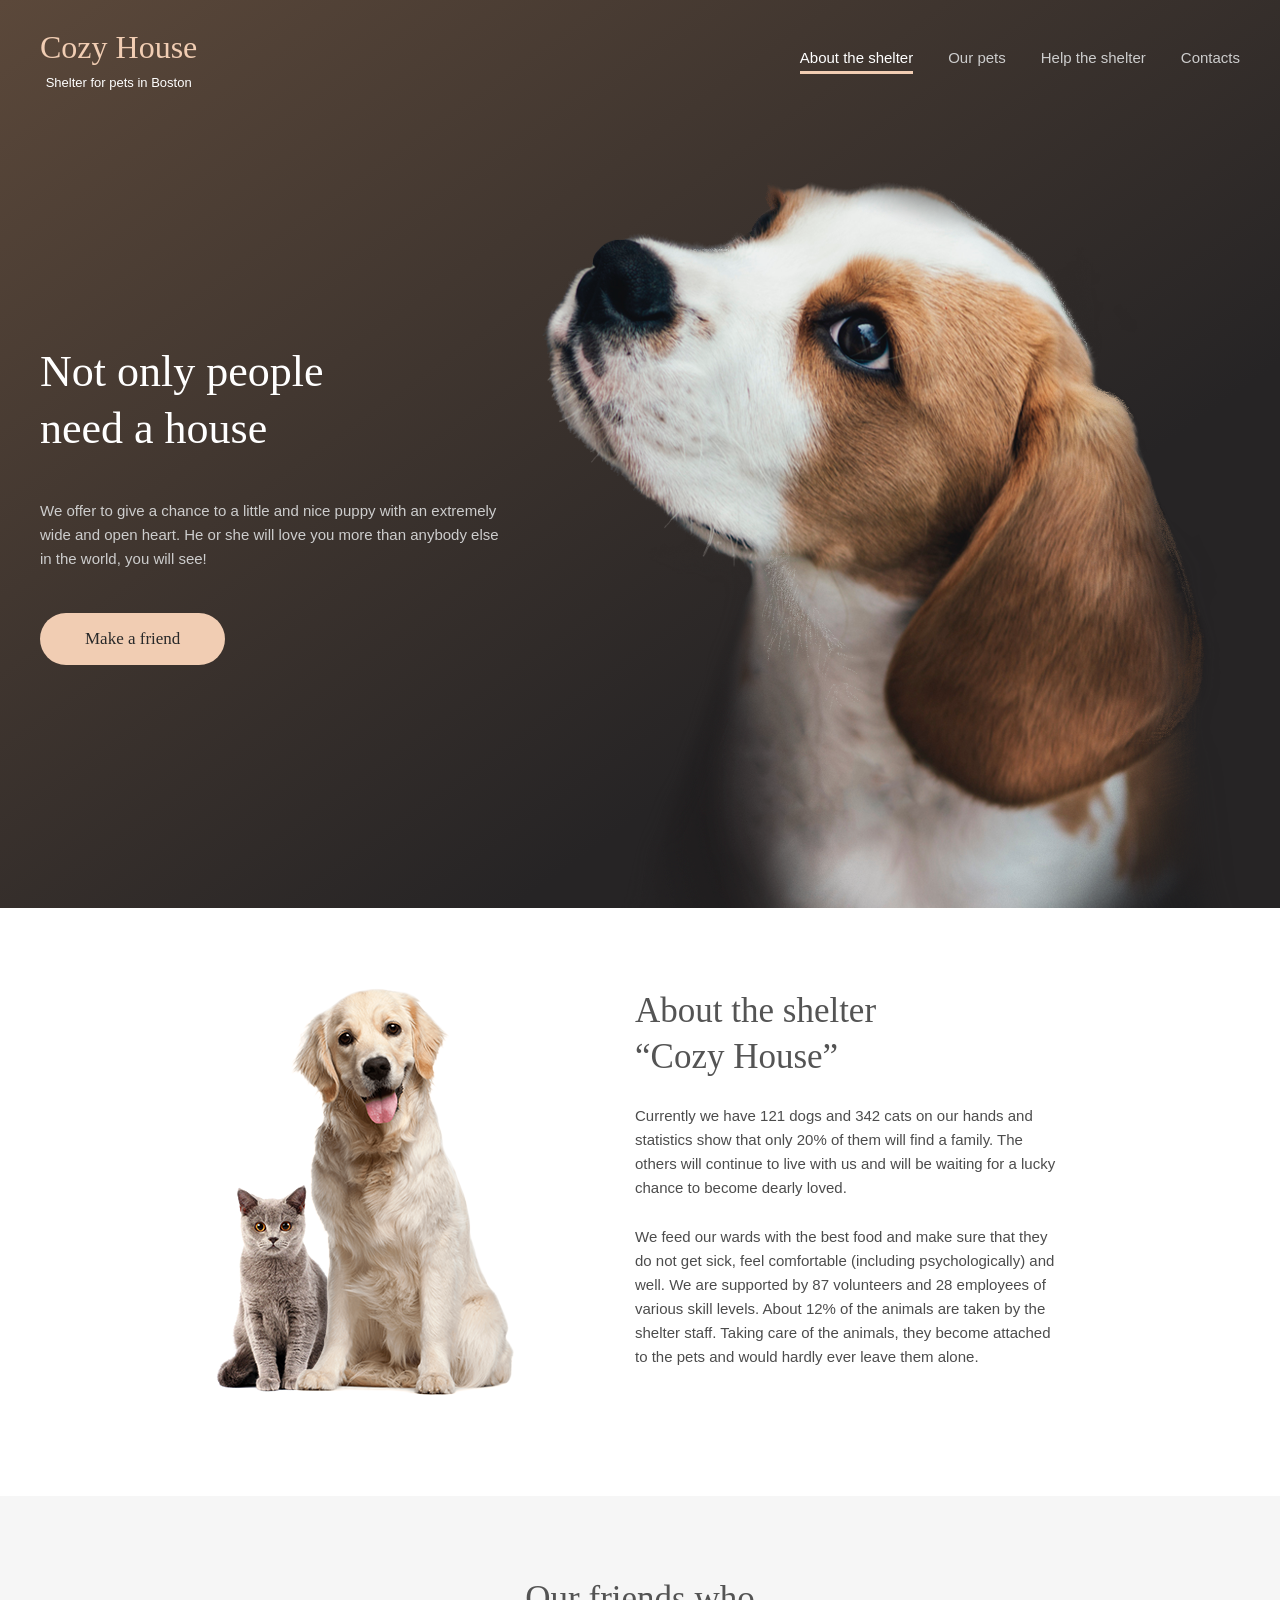
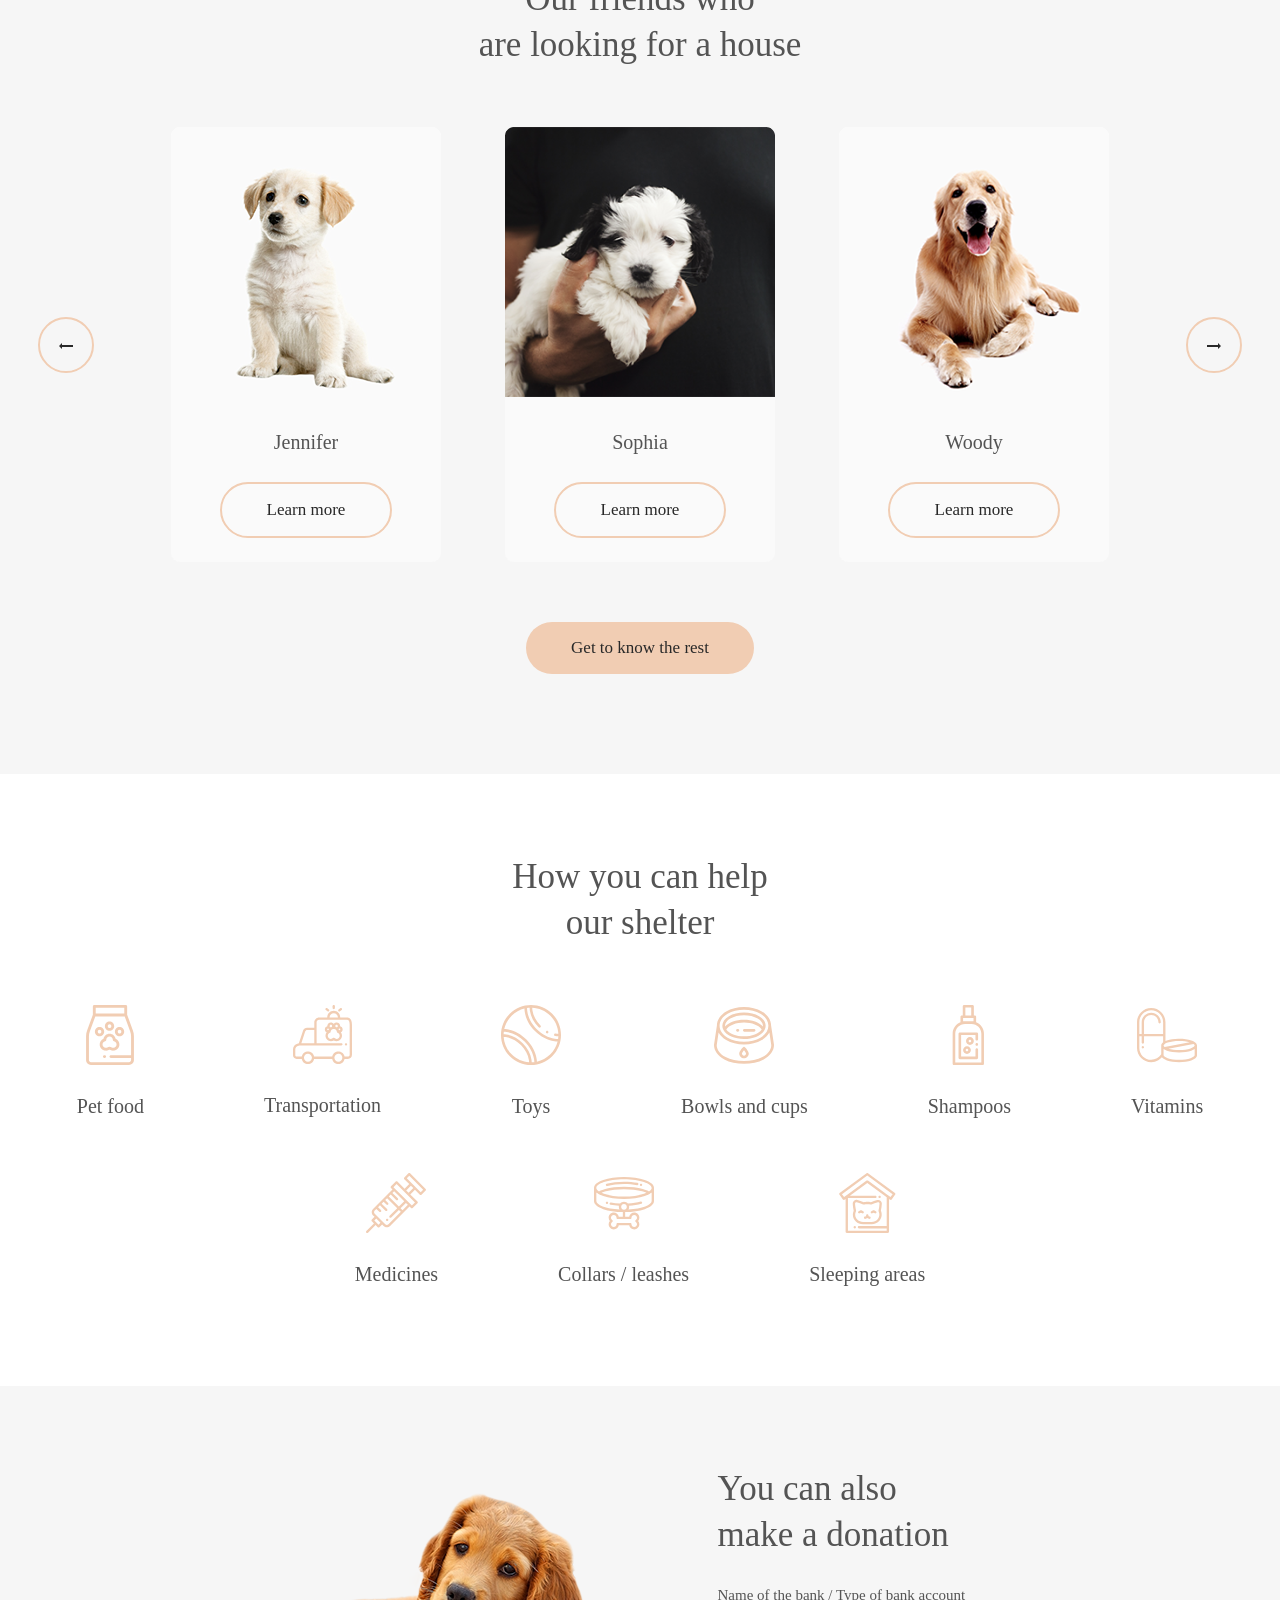
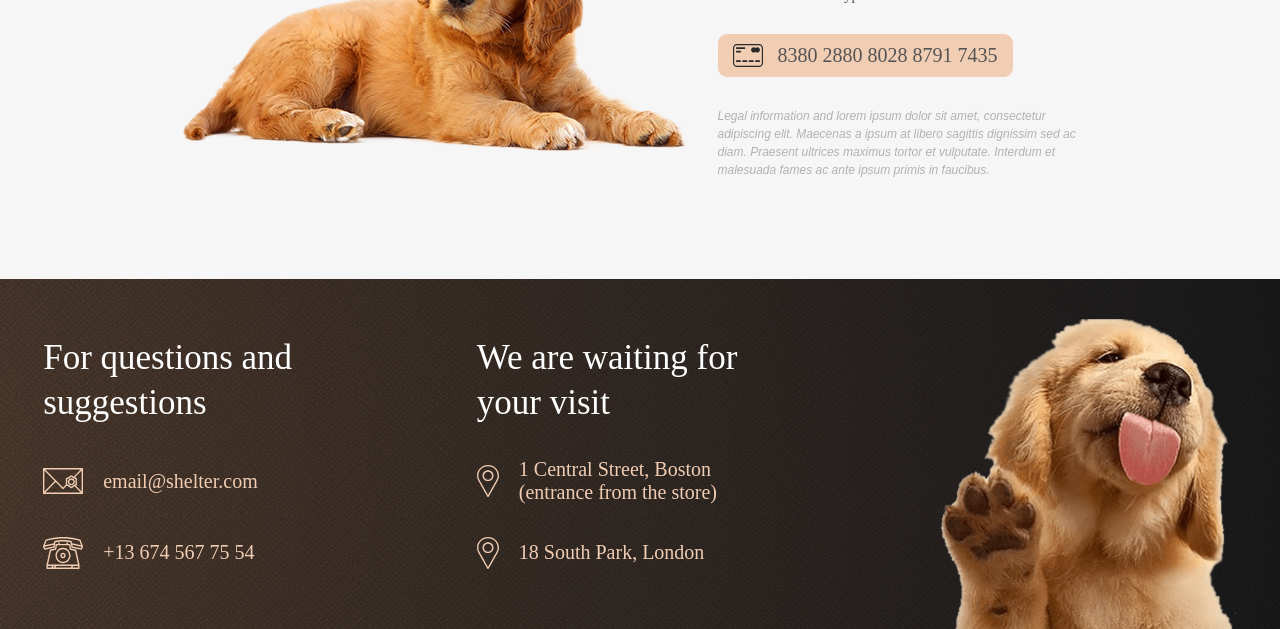
==== src/pages/main/index.html @ e9aea966 "chore: project file structure (pages, components, assets, utils)" ====
<!doctype html>
<html lang="en">
  <head>
    <meta charset="UTF-8" />
    <meta name="viewport" content="width=device-width, initial-scale=1.0" />
    <title>Vite App</title>
    <link rel="stylesheet" href="style.css" />
    <link rel="stylesheet" href="../../components/pet-card/style.css" />
  </head>
  <body>
    <section id="hero" class="main-page__hero">
      <header class="main-page__hero-header">
        <strong class="main-page__hero-header-logo">
          <p class="logo-title main-page__hero-header-logo-title">Cozy House</p>
          <span class="logo-subtitle main-page__hero-header-logo-subtitle"
            >Shelter for pets in Boston</span
          >
        </strong>

        <nav class="main-page__hero-nav">
          <a class="p-l main-page__hero-nav-link-selected" href="/index.html"
            >About the shelter</a
          >
          <a class="p-l main-page__hero-nav-link" href="../pets/index.html"
            >Our pets</a
          >
          <a class="p-l main-page__hero-nav-link">Help the shelter</a>
          <a class="p-l main-page__hero-nav-link">Contacts</a>
        </nav>
        <button
          class="main-page__hero-nav-toggle"
          popovertarget="nav-panel-popover"
        >
          <svg
            width="30"
            height="22"
            viewBox="0 0 30 22"
            fill="none"
            xmlns="http://www.w3.org/2000/svg"
          >
            <line y1="21" x2="30" y2="21" stroke="#F1CDB3" stroke-width="2" />
            <line y1="11" x2="30" y2="11" stroke="#F1CDB3" stroke-width="2" />
            <line y1="1" x2="30" y2="1" stroke="#F1CDB3" stroke-width="2" />
          </svg>
        </button>
      </header>
      <div class="main-page__hero-start">
        <div class="main-page__hero-content">
          <h2 class="h2 main-page__hero-content-greeting">
            Not only people need a house
          </h2>
          <p class="p-l main-page__hero-content-description">
            We offer to give a chance to a little and nice puppy with an
            extremely wide and open heart. He or she will love you more than
            anybody else in the world, you will see!
          </p>
          <button class="button button-primary button-large">
            <a href="#pets">Make a friend</a>
          </button>
        </div>
        <img
          src="../../assets/images/start-screen-puppy.png"
          alt="Puppy start screen"
        />
      </div>
    </section>

    <div id="nav-panel-popover" popover class="popover">
      <header class="popover__header">
        <button class="popover__close-button" popovertarget="nav-panel-popover">
          <svg
            width="30"
            height="30"
            viewBox="0 0 30 30"
            fill="none"
            xmlns="http://www.w3.org/2000/svg"
          >
            <line x1="24" y1="30" x2="24" stroke="#F1CDB3" stroke-width="2" />
            <line x1="14" y1="30" x2="14" stroke="#F1CDB3" stroke-width="2" />
            <line x1="4" y1="30" x2="4" stroke="#F1CDB3" stroke-width="2" />
          </svg>
        </button>
      </header>
      <nav class="popover__nav">
        <a
          class="p-mobile-menu popover__nav-link popover__nav-link-selected"
          href="/index.html"
          >About the shelter</a
        >
        <a class="p-mobile-menu popover__nav-link" href="/our-pets.html"
          >Our pets</a
        >
        <a class="p-mobile-menu popover__nav-link">Help the shelter</a>
        <a class="p-mobile-menu popover__nav-link">Contacts</a>
      </nav>
    </div>

    <main id="main-page">
      <section id="about" class="main-page__about">
        <img
          class="main-page__about-image"
          loading="lazy"
          src="../../assets/images/about-pets.png"
          alt="about pets image"
        />
        <div class="main-page__about-content">
          <h3 class="h3 main-page__about-content-header">
            About the shelter<br />“Cozy House”
          </h3>
          <p class="p-l main-page__about-content-text">
            Currently we have 121 dogs and 342 cats on our hands and statistics
            show that only 20% of them will find a family. The others will
            continue to live with us and will be waiting for a lucky chance to
            become dearly loved.
          </p>
          <p class="p-l main-page__about-content-text">
            We feed our wards with the best food and make sure that they do not
            get sick, feel comfortable (including psychologically) and well. We
            are supported by 87 volunteers and 28 employees of various skill
            levels. About 12% of the animals are taken by the shelter staff.
            Taking care of the animals, they become attached to the pets and
            would hardly ever leave them alone.
          </p>
        </div>
      </section>
      <section id="pets" class="main-page__pets">
        <h3 class="h3 main-page__pets-header">
          Our friends who<br />
          are looking for a house
        </h3>
        <div class="main-page__pets-slider-container">
          <button
            class="button button-secondary button-short main-page__pets-slider-button"
          >
            <svg
              width="14"
              height="6"
              viewBox="0 0 14 6"
              fill="none"
              xmlns="http://www.w3.org/2000/svg"
            >
              <path d="M14 2V4H3V6L0 3L3 0V2H14Z" fill="#292929" />
            </svg>
          </button>
          <div class="main-page__pets-slider">
            <pet-card id="pet-0"></pet-card>
            <pet-card id="pet-1"></pet-card>
            <pet-card id="pet-2"></pet-card>
          </div>
          <button
            class="button button-secondary button-short main-page__pets-slider-button"
          >
            <svg
              width="14"
              height="6"
              viewBox="0 0 14 6"
              fill="none"
              xmlns="http://www.w3.org/2000/svg"
            >
              <path d="M0 4V2L11 2V0L14 3L11 6V4L0 4Z" fill="#292929" />
            </svg>
          </button>
          <div class="main-page__pets-under-slider-buttons">
            <button class="button button-secondary button-short">
              <svg
                width="14"
                height="6"
                viewBox="0 0 14 6"
                fill="none"
                xmlns="http://www.w3.org/2000/svg"
              >
                <path d="M14 2V4H3V6L0 3L3 0V2H14Z" fill="#292929" />
              </svg>
            </button>
            <button class="button button-secondary button-short">
              <svg
                width="14"
                height="6"
                viewBox="0 0 14 6"
                fill="none"
                xmlns="http://www.w3.org/2000/svg"
              >
                <path d="M0 4V2L11 2V0L14 3L11 6V4L0 4Z" fill="#292929" />
              </svg>
            </button>
          </div>
        </div>
        <button class="button button-primary button-large">
          <a href="../pets/index.html">Get to know the rest</a>
        </button>
      </section>
      <section id="help" class="main-page__help">
        <h3 class="h3 main-page__help-header">
          How you can help<br />
          our shelter
        </h3>
        <ul class="main-page__help-icons">
          <li>
            <figure class="main-page__help-icon">
              <img
                src="../../assets/icons/icon-pet-food.svg"
                alt="Pet food icon"
              />
              <figcaption class="h4">Pet food</figcaption>
            </figure>
          </li>
          <li>
            <figure class="main-page__help-icon">
              <img
                src="../../assets/icons/icon-transportation.svg"
                alt="Transportation icon"
              />
              <figcaption class="h4">Transportation</figcaption>
            </figure>
          </li>
          <li>
            <figure class="main-page__help-icon">
              <img src="../../assets/icons/icon-toys.svg" alt="Toys icon" />
              <figcaption class="h4">Toys</figcaption>
            </figure>
          </li>
          <li>
            <figure class="main-page__help-icon">
              <img
                src="../../assets/icons/icon-bowls-and-cups.svg"
                alt="Bowls and cups icon"
              />
              <figcaption class="h4">Bowls and cups</figcaption>
            </figure>
          </li>
          <li>
            <figure class="main-page__help-icon">
              <img
                src="../../assets/icons/icon-shampoos.svg"
                alt="Shampoos icon"
              />
              <figcaption class="h4">Shampoos</figcaption>
            </figure>
          </li>
          <li>
            <figure class="main-page__help-icon">
              <img
                src="../../assets/icons/icon-vitamins.svg"
                alt="Vitamins icon"
              />
              <figcaption class="h4">Vitamins</figcaption>
            </figure>
          </li>
          <li>
            <figure class="main-page__help-icon">
              <img
                src="../../assets/icons/icon-medicines.svg"
                alt="Medicines icon"
              />
              <figcaption class="h4">Medicines</figcaption>
            </figure>
          </li>
          <li>
            <figure class="main-page__help-icon">
              <img
                src="../../assets/icons/icon-collars-leashes.svg"
                alt="Collars / leashes icon"
              />
              <figcaption class="h4">Collars / leashes</figcaption>
            </figure>
          </li>
          <li>
            <figure class="main-page__help-icon">
              <img
                src="../../assets/icons/icon-sleeping-area.svg"
                alt="Sleeping areas icon"
              />
              <figcaption class="h4">Sleeping areas</figcaption>
            </figure>
          </li>
        </ul>
      </section>
      <section id="donation" class="main-page__donation">
        <img
          class="main-page__donation-image"
          src="../../assets/images/donation-dog.png"
          alt="donation dog picture"
        />
        <div class="main-page__donation-text">
          <h3 class="h3 main-page__donation-header">
            You can also<br />
            make a donation
          </h3>
          <h5 class="h5 main-page__donation-bank-name">
            Name of the bank / Type of bank account
          </h5>
          <div class="main-page__donation-credit-card">
            <img
              src="../../assets/icons/icon-credit-card.svg"
              alt="card number"
            />
            <em class="h4">8380 2880 8028 8791 7435</em>
          </div>
          <p class="p-s main-page__donation-legal-info">
            Legal information and lorem ipsum dolor sit amet, consectetur
            adipiscing elit. Maecenas a ipsum at libero sagittis dignissim sed
            ac diam. Praesent ultrices maximus tortor et vulputate. Interdum et
            malesuada fames ac ante ipsum primis in faucibus.
          </p>
        </div>
      </section>
    </main>
    <footer class="footer">
      <div class="footer-content">
        <div class="footer-content__contacts">
          <h3 class="h3 footer-contacts-title footer-title">
            For questions and suggestions
          </h3>
          <div class="footer-email footer-text">
            <img src="../../assets/icons/icon-email.svg" alt="email" />
            <address class="h4">email@shelter.com</address>
          </div>
          <div class="footer-phone footer-text">
            <img src="../../assets/icons/icon-phone.svg" alt="phone" />
            <address class="h4">+13 674 567 75 54</address>
          </div>
        </div>
        <div class="footer-content__locations">
          <h3 class="h3 footer-address-title footer-title">
            We are waiting for your visit
          </h3>
          <div class="footer-boston footer-text">
            <img src="../../assets/icons/icon-marker.svg" alt="address" />
            <address class="h4">
              1 Central Street, Boston (entrance from the store)
            </address>
          </div>
          <div class="footer-london footer-text">
            <img src="../../assets/icons/icon-marker.svg" alt="address" />
            <address class="h4">18 South Park, London</address>
          </div>
        </div>
      </div>
      <img
        class="footer-image"
        src="../../assets/images/footer-puppy.png"
        alt="puppy picture"
      />
    </footer>
    <script type="module" src="script.js"></script>
  </body>
</html>
---- src/pages/main/style.css ----
@import "../../styles/base.css";

/*main page start screen*/

.main-page__hero {
  padding: 30px 40px 0px 40px;
  display: flex;
  gap: 90px;
  flex-direction: column;
  justify-content: space-between;
  background: var(--start-screen-gradient-background);
}

.main-page__hero-header {
  height: 60px;
  display: flex;
  justify-content: space-between;
}

.main-page__hero-header-logo {
  display: flex;
  flex-direction: column;
  justify-content: space-between;
  font-weight: normal;
}

.main-page__hero-header-logo-title {
  color: var(--color-primary);
}

.main-page__hero-header-logo-subtitle {
  text-align: center;
  color: var(--color-light-xl);
}

.main-page__hero-nav {
  display: flex;
  gap: 35px;
  padding: 16px 0 20px;
}

.main-page__hero-nav-toggle {
  display: none;
}

.main-page__hero-nav-link {
  color: var(--color-dark-s);
}

.main-page__hero-nav-link-selected {
  position: relative;
  color: var(--color-light-xl);
}

.main-page__hero-nav-link-selected::after {
  content: "";
  position: absolute;
  left: 0;
  bottom: -4px;
  width: 100%;
  height: 3px;
  background-color: var(--color-primary);
}

.main-page__hero-start {
  display: flex;
  justify-content: center;
  gap: 42px;
}

.main-page__hero-content {
  align-self: center;
  display: flex;
  gap: 42px;
  max-width: 460px;
  flex-direction: column;
  margin-bottom: 80px;
}

.main-page__hero-content-greeting {
  width: 70%;
  color: var(--color-light-xl);
}

.main-page__hero-content-description {
  color: var(--color-dark-s);
}

/* main page about section */

.main-page__about {
  background-color: var(--color-light-xl);
  padding: 80px 40px 100px;
  display: flex;
  justify-content: center;
  column-gap: 120px;
}

.main-page__about-content {
  max-width: 430px;
  display: flex;
  flex-direction: column;
  gap: 25px;
}

.main-page__about-content-header {
  max-width: 370px;
  color: var(--color-dark-l);
}

.main-page__about-content-text {
  color: var(--color-dark-xl);
}

/* main page pets section */

.main-page__pets {
  display: flex;
  gap: 60px;
  flex-direction: column;
  padding: 80px 40px 100px;
  background-color: var(--color-light-l);
  align-items: center;
}

.main-page__pets-header {
  text-align: center;
  max-width: 400px;
  color: var(--color-dark-l);
}

.main-page__pets-slider-container {
  display: flex;
  max-width: 1200px;
  width: 100%;
  justify-content: space-between;
  align-items: center;
  column-gap: 12px;
  row-gap: 20px;
}

.main-page__pets-slider {
  display: flex;
  max-width: 990px;
  column-gap: clamp(40px, 5vw, 90px);
  overflow: hidden;
}

.main-page__pets-under-slider-buttons {
  display: none;
}

/* main page help section */

.main-page__help {
  display: flex;
  gap: 60px;
  flex-direction: column;
  padding: 80px 40px 100px;
  align-items: center;
}

.main-page__help-header {
  color: var(--color-dark-l);
  text-align: center;
}

.main-page__help-icons {
  list-style: none;
  max-width: 1200px;
  display: flex;
  flex-wrap: wrap;
  column-gap: 120px;
  row-gap: 55px;
  justify-content: center;
}

.main-page__help-icon {
  display: flex;
  flex-direction: column;
  gap: 30px;
  align-items: center;
  text-align: center;
  color: var(--color-dark-l);
}

.main-page__help-icon img {
  max-width: 60px;
  max-height: 60px;
}

/* main page donation section */

.main-page__donation {
  padding: 80px 0px 100px;
  display: flex;
  background-color: var(--color-light-l);
  gap: 30px;
  justify-content: center;
  align-items: center;
}

.main-page__donation-image {
  width: 100%;
  max-width: 505px;
}

.main-page__donation-text {
  display: flex;
  flex-direction: column;
  max-width: 380px;
  gap: 30px;
}

.main-page__donation-header {
  color: var(--color-dark-l);
}

.main-page__donation-bank-name {
  color: var(--color-dark-l);
}

.main-page__donation-credit-card {
  display: flex;
  width: fit-content;
  min-width: 281px;
  gap: 15px;
  padding: 10px 15px;
  color: var(--color-dark-l);
  background-color: var(--color-primary);
  border-radius: 9px;
  white-space: nowrap;
}

.main-page__donation-legal-info {
  color: var(--color-dark-m);
}

@media (max-width: 900px) {
  .main-page__help-icons {
    display: grid;
    grid-template-columns: repeat(3, auto);
    column-gap: 60px;
  }

  .main-page__donation {
    flex-direction: column-reverse;
  }
}

@media (max-width: 768px), (orientation: portrait) {
  /*main page start screen*/
  .main-page__hero {
    padding: 30px 30px 0;
    gap: 60px;
  }

  .main-page__hero-start {
    flex-direction: column;
    align-items: center;
    gap: 100px;
  }

  .main-page__hero-content {
    margin: 0;
  }

  .main-page__hero-start img {
    width: 80%;
    align-self: flex-end;
  }

  .main-page__hero-content button {
    align-self: center;
  }

  /* main page about section */
  .main-page__about {
    padding: 80px 10px 100px;
    flex-direction: column-reverse;
    align-items: center;
    gap: 80px;
  }

  /* main page our pets section */

  .main-page__pets {
    padding: 80px 30px 100px;
  }
}

/* main page header nav panel */
@media (max-width: 700px) {
  .main-page__hero-nav {
    display: none;
  }

  .main-page__hero-nav-toggle {
    display: initial;
    background: none;
    border: 0;
  }

  .main-page__hero-nav-toggle:hover * {
    cursor: url(cursor/pointer.svg), auto;
  }
}

/* main page help section */
@media (max-width: 550px) {
  .main-page__help-icons {
    grid-template-columns: repeat(2, auto);
    gap: 30px;
  }
}

@media (max-width: 480px) {
  /* main page our pets section */
  .main-page__pets {
    padding: 42px 10px;
    gap: 42px;
  }

  .main-page__pets-slider-container {
    max-width: 270px;
    flex-direction: column;
  }

  .main-page__pets-slider {
    width: 100%;
  }

  .main-page__pets-slider-button {
    display: none;
  }

  .main-page__pets-under-slider-buttons {
    display: flex;
    width: 270px;
    justify-content: space-around;
  }
}

@media (max-width: 420px) {
  .main-page__donation {
    padding: 42px 20px;
  }
  .main-page__donation-text {
    align-items: center;
    text-align: center;
    gap: 20px;
  }

  .main-page__donation-credit-card .h4 {
    font-size: 15px;
    line-height: 110%;
    letter-spacing: 6%;
  }

  .main-page__donation-bank-name {
    line-height: 160%;
    letter-spacing: 0;
  }

  .main-page__donation-legal-info {
    text-align: justify;
  }
}

@media (max-width: 320px) {
  /*main page start screen*/
  .main-page__hero {
    padding: 30px 10px 0;
  }

  .main-page__hero-header {
    padding: 0 10px;
  }

  .main-page__hero-start {
    gap: 105px;
  }

  .main-page__hero-content {
    max-width: 300px;
    margin: 0;
    align-items: center;
    text-align: center;
  }

  .main-page__hero-start img {
    width: 87%;
    align-self: center;
  }
  /* main page about section */

  .main-page__about {
    padding: 42px 25px;
    gap: 42px;
  }

  .main-page__about-content-header {
    max-width: 300px;
    text-align: center;
  }

  .main-page__about-content-text {
    text-align: justify;
  }

  .main-page__about-image {
    padding: 0 5px;
    width: 100%;
  }

  /* main page help section */
  .main-page__help {
    padding: 42px 15px;
    gap: 42px;
  }

  .main-page__help-icon {
    gap: 20px;
  }

  .main-page__help-icon img {
    max-width: 50px;
    max-height: 50px;
  }

  .main-page__help-icon figcaption {
    font-size: 15px;
    line-height: 110%;
    letter-spacing: 6%;
  }
}
---- src/components/pet-card/style.css ----
@import "../../styles/base.css";
.card {
  display: flex;
  flex-direction: column;
  width: 270px;
  height: 435px;
  background: var(--color-light-s);
  border-radius: 9px;
  align-items: center;
  gap: 30px;
}

.card-name {
  color: var(--color-dark-l);
  font-family: "Georgia";
  font-weight: normal;
  font-size: 20px;
  line-height: normal;
  letter-spacing: 6%;
}

.card-modal-window {
  position: fixed;
  top: 50%;
  left: 50%;
  transform: translate(-50%, -50%);
  width: max-content;
  overflow: visible;
  border: none;
  border-radius: 9px;
  color: black;
}

.card-modal-window::backdrop {
  background-color: var(--color-dark-3xl);
  opacity: 60%;
}

.card-modal-window-content {
  display: grid;
  grid-template-columns: 1.25fr 1fr;
}

.card-modal-img {
  display: flex;
  width: -moz-available;
  width: stretch;
  height: -webkit-fill-available;
  height: fill-available;
}

.card-modal-img img {
  border-top-left-radius: 9px;
  border-bottom-left-radius: 9px;
  align-self: center;
  width: 100%;
}

.card-modal-text {
  max-width: 400px;
  padding: 50px 20px 90px 30px;
  display: flex;
  flex-direction: column;
  gap: 40px;
}

.card-modal-text-title {
  display: flex;
  flex-direction: column;
  gap: 10px;
}

.card-modal-list {
  padding-left: 15px;
  display: flex;
  flex-direction: column;
  gap: 12px;
}

.card-modal-list li::marker {
  color: var(--color-primary);
}

.card-modal-close-button {
  position: absolute;
  top: 0;
  right: 0;
  transform: translate(calc(100% - 10px), -100%);
}

@media (max-width: 950px) {
  .card-modal-text {
    padding: 10px 9px 37px 11px;
    gap: 20px;
    max-width: 280px;
  }

  .card-modal-description {
    font-size: 13px;
  }

  .card-modal-list {
    gap: 6px;
  }
}

@media (max-width: 720px) {
  .card-modal-window-content {
    display: block;
  }

  .card-modal-img {
    display: none;
  }

  .card-modal-text {
    padding: 10px;
    max-width: 240px;
  }

  .card-modal-text-title {
    text-align: center;
  }

  .card-modal-description {
    text-align: justify;
  }

  .card-modal-close-button {
    transform: translate(calc(100% - 20px), -100%);
  }
}
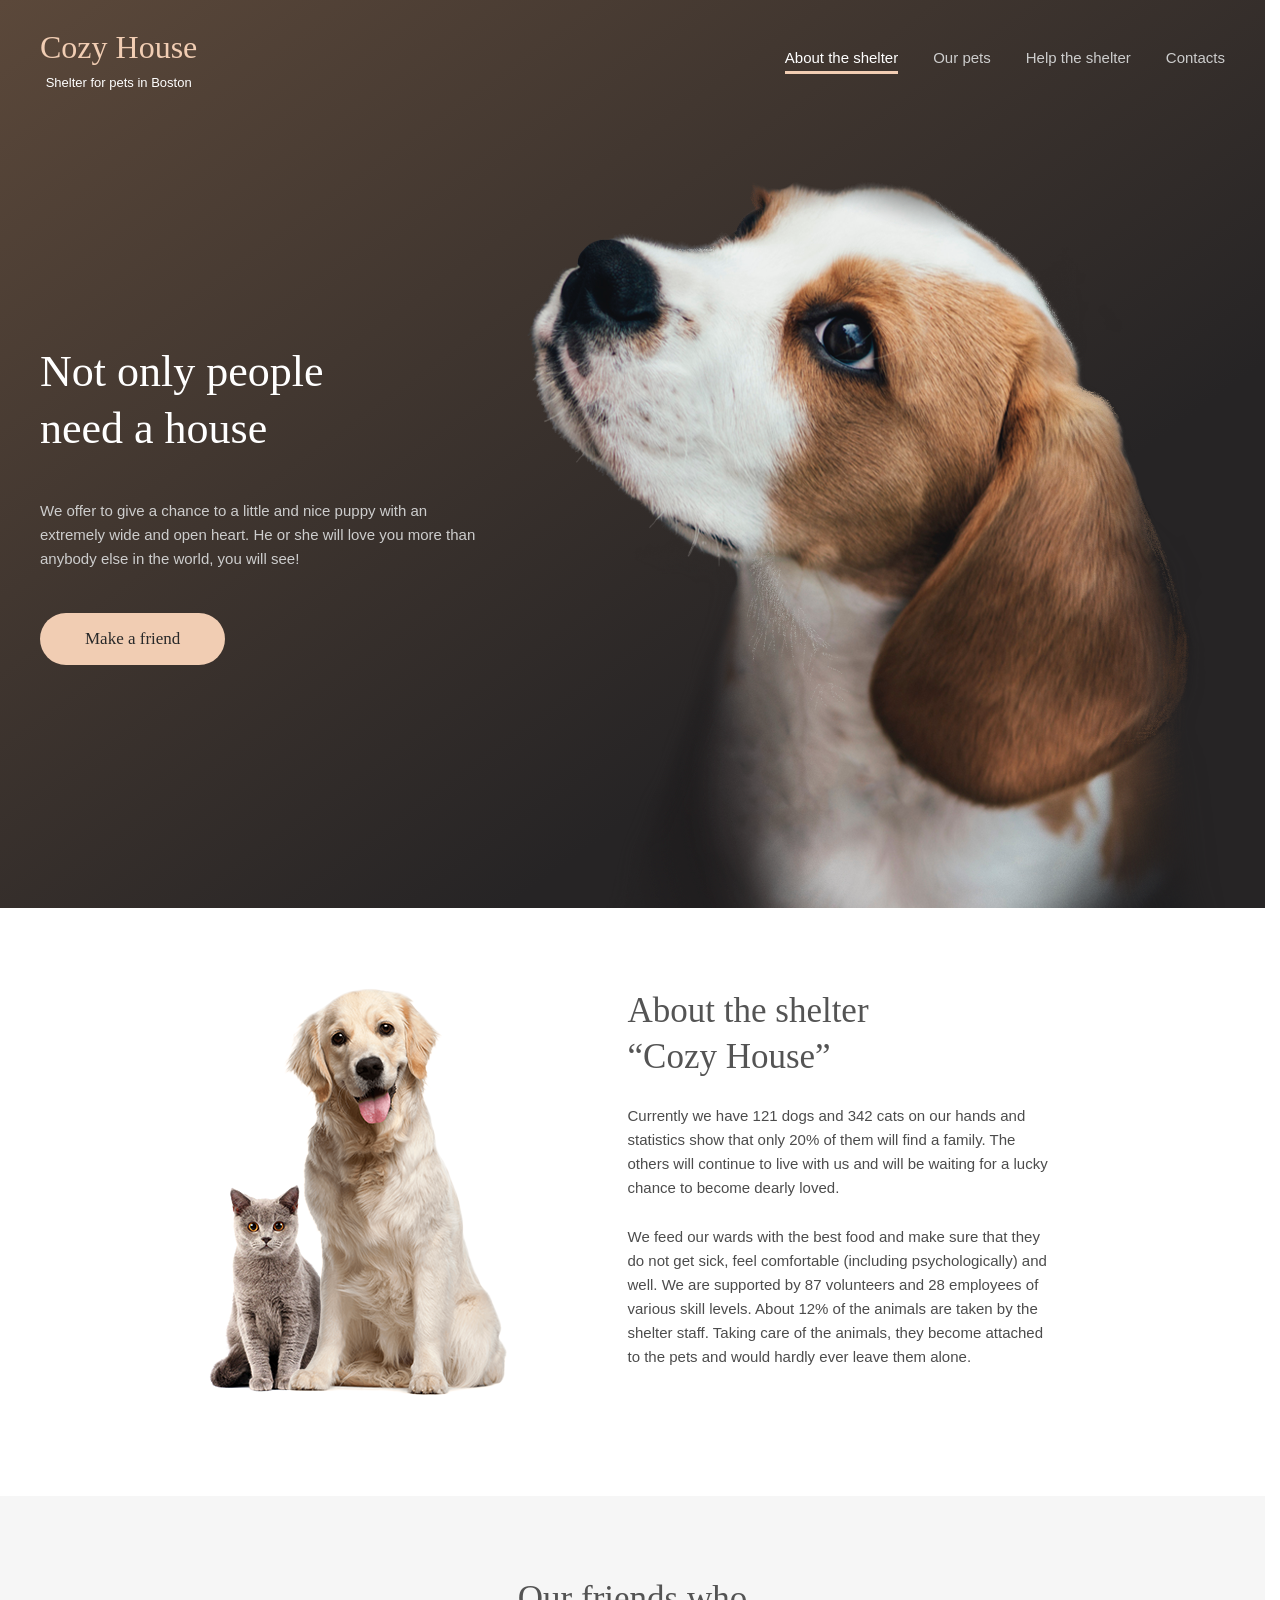
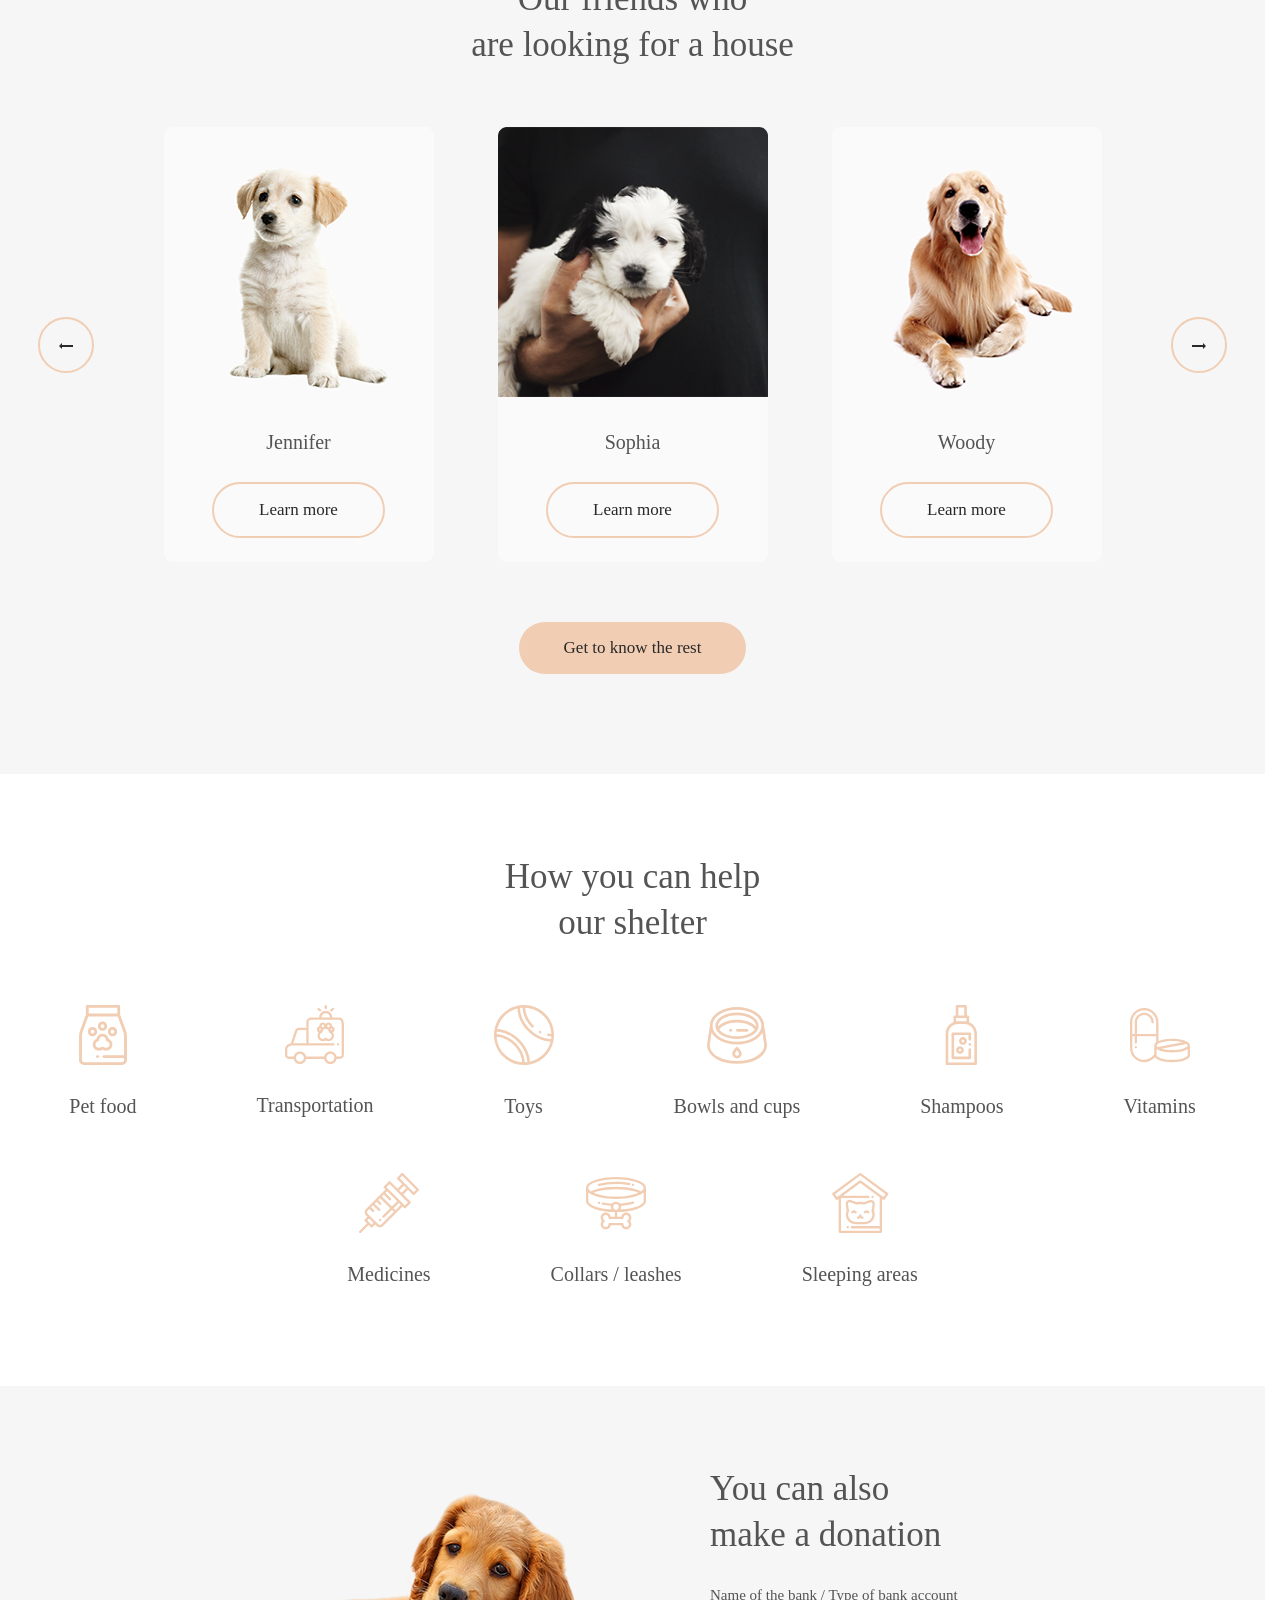
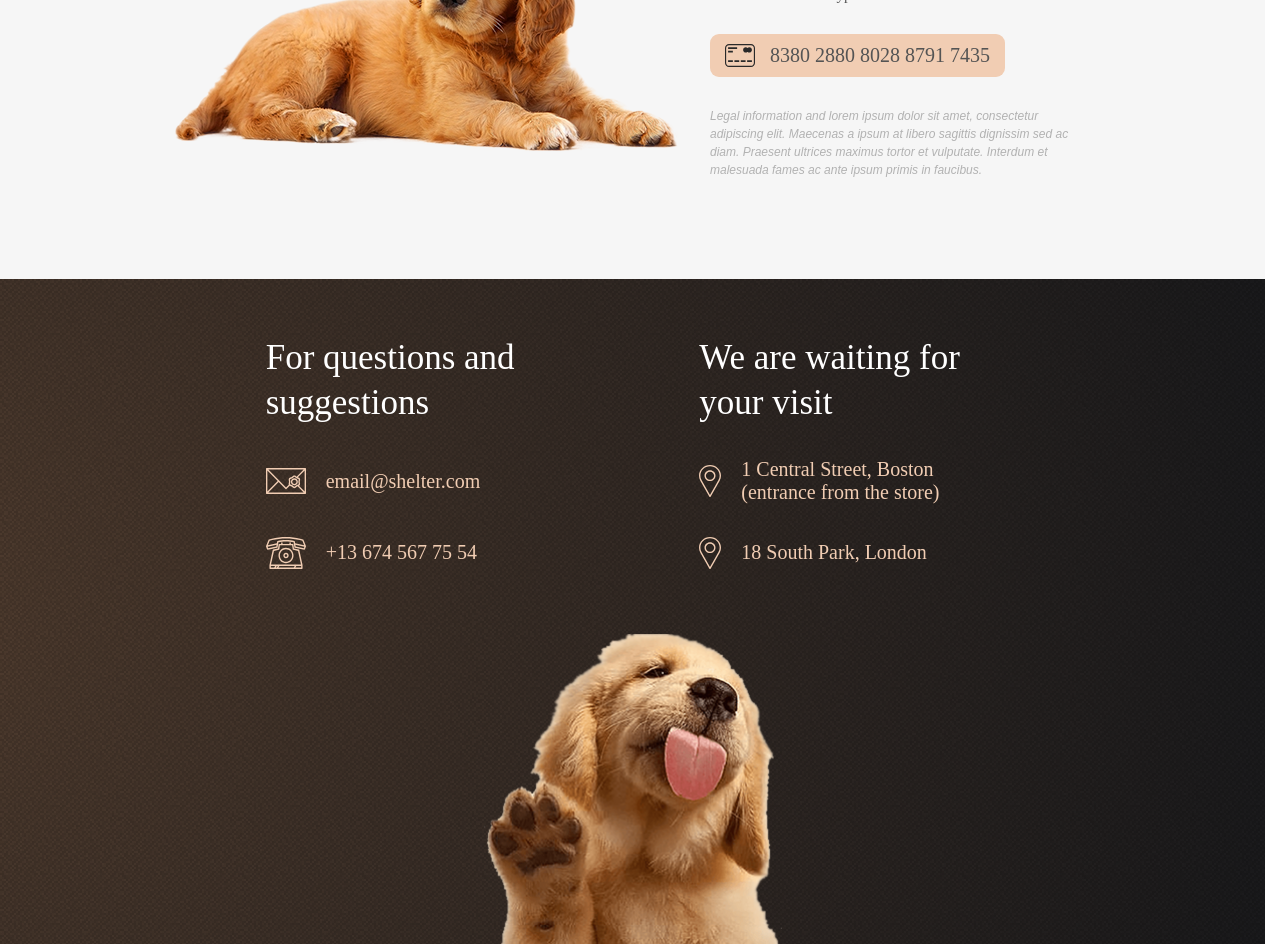
==== commit 6bde8b1f: "fix: html meta title, favicon" ====
--- a/src/pages/main/index.html
+++ b/src/pages/main/index.html
@@ -3,7 +3,7 @@
   <head>
     <meta charset="UTF-8" />
     <meta name="viewport" content="width=device-width, initial-scale=1.0" />
-    <title>Vite App</title>
+    <title>About the shelter</title>
     <link rel="stylesheet" href="style.css" />
     <link rel="stylesheet" href="../../components/pet-card/style.css" />
   </head>
--- a/src/components/pet-card/style.css
+++ b/src/components/pet-card/style.css
@@ -58,6 +58,7 @@
 
 .card-modal-text {
   max-width: 400px;
+  max-height: 500px;
   padding: 50px 20px 90px 30px;
   display: flex;
   flex-direction: column;
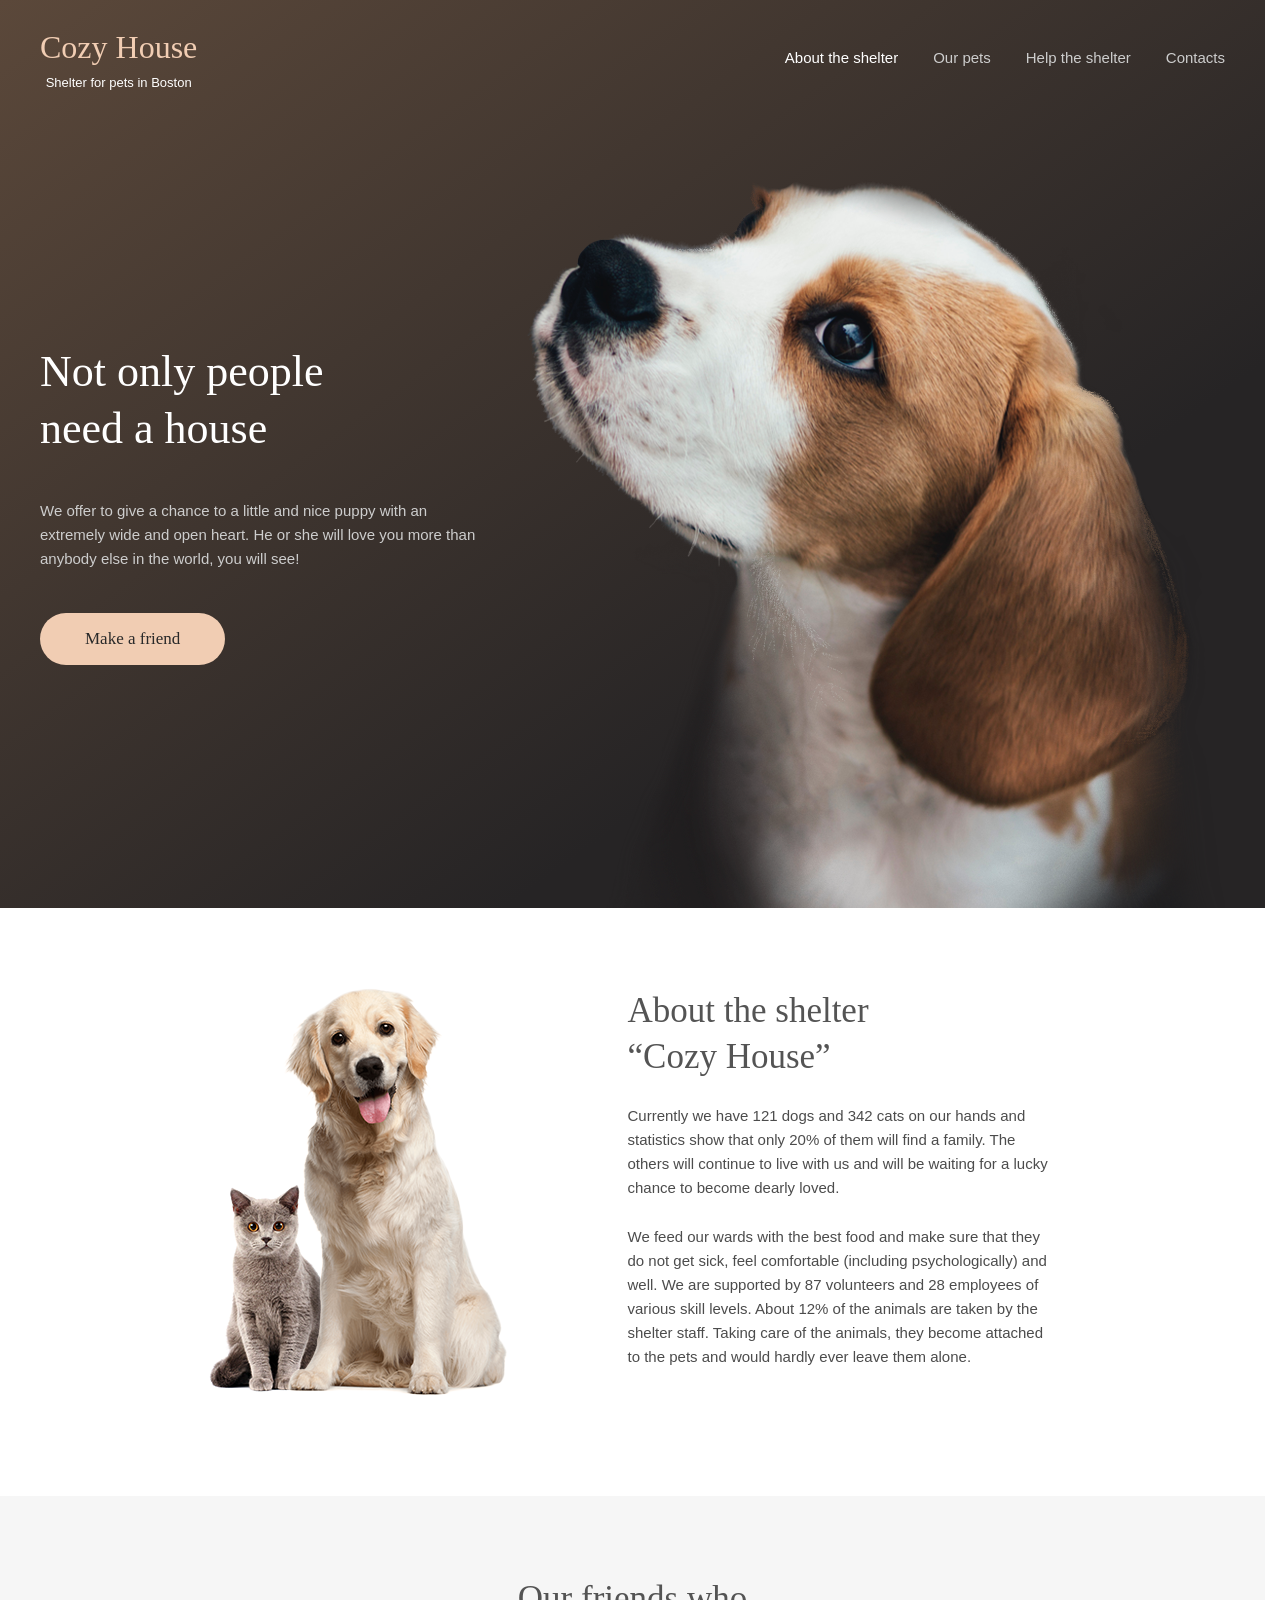
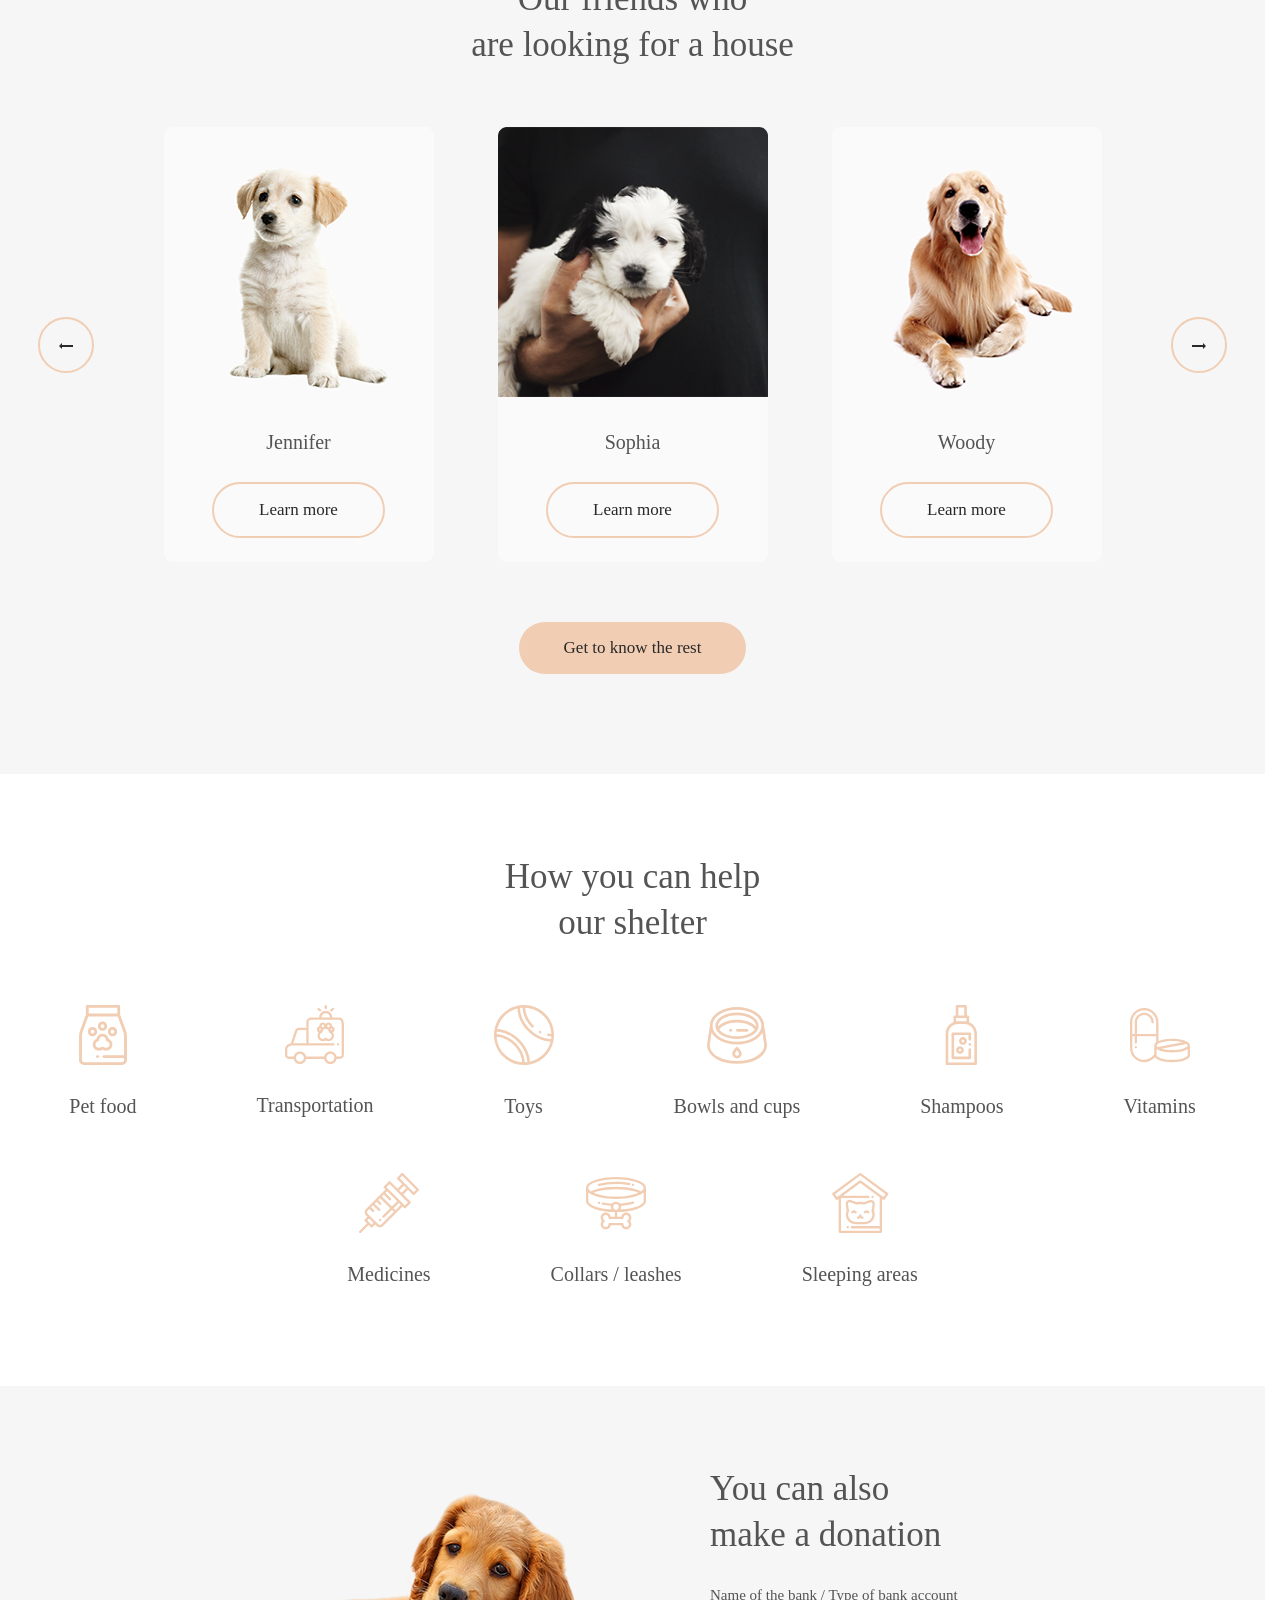
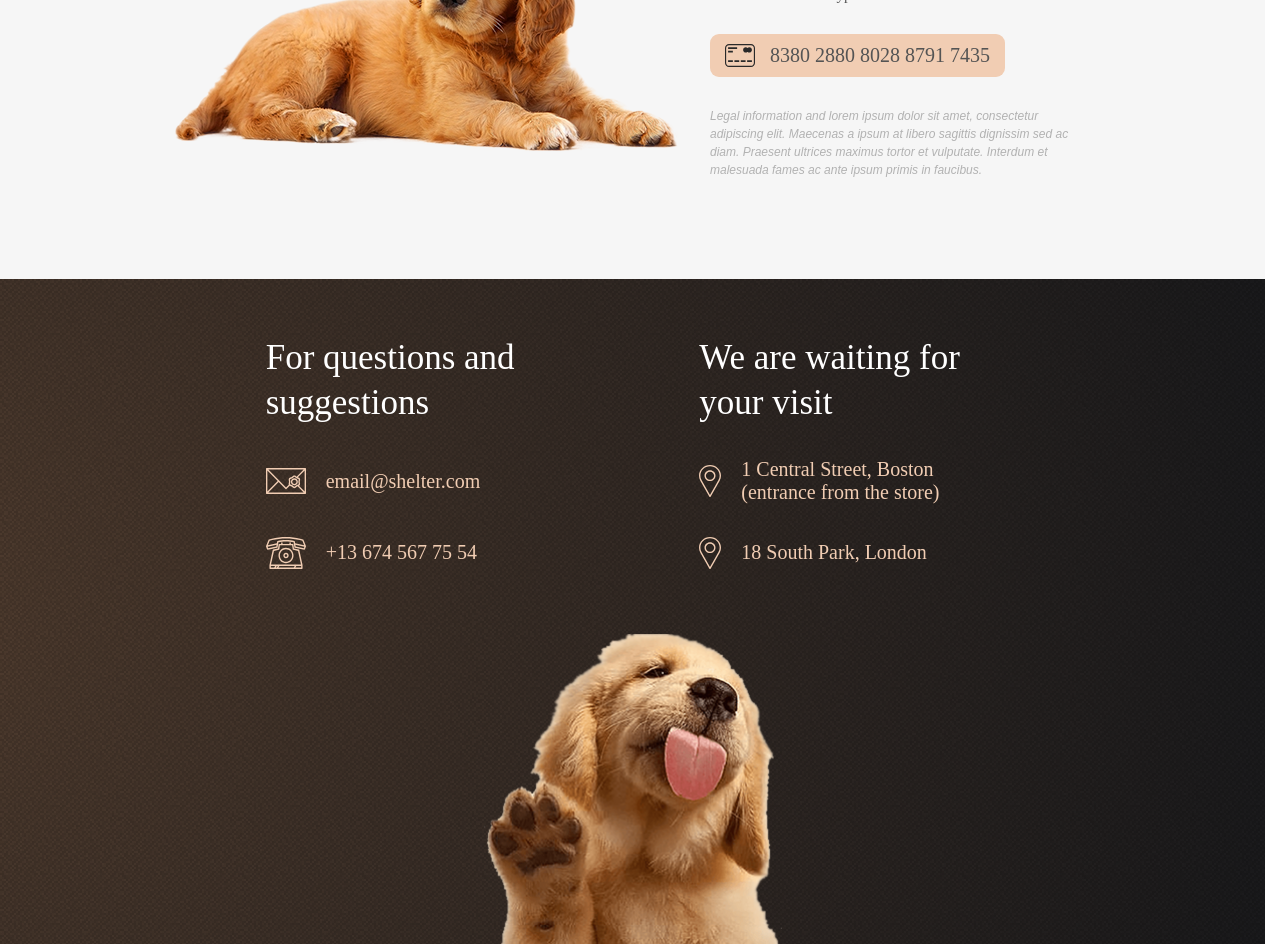
==== commit ae5155c3: "fix: header links routing" ====
--- a/src/pages/main/index.html
+++ b/src/pages/main/index.html
@@ -24,8 +24,10 @@
           <a class="p-l main-page__hero-nav-link" href="../pets/index.html"
             >Our pets</a
           >
-          <a class="p-l main-page__hero-nav-link">Help the shelter</a>
-          <a class="p-l main-page__hero-nav-link">Contacts</a>
+          <a class="p-l main-page__hero-nav-link" href="#help"
+            >Help the shelter</a
+          >
+          <a class="p-l main-page__hero-nav-link" href="#contacts">Contacts</a>
         </nav>
         <button
           class="main-page__hero-nav-toggle"
@@ -54,7 +56,11 @@
             extremely wide and open heart. He or she will love you more than
             anybody else in the world, you will see!
           </p>
-          <button class="button button-primary button-large">
+          <button
+            role="link"
+            class="button button-primary button-large"
+            onclick="window.location.href = '#pets'"
+          >
             <a href="#pets">Make a friend</a>
           </button>
         </div>
@@ -82,16 +88,35 @@
         </button>
       </header>
       <nav class="popover__nav">
+        <a class="p-mobile-menu popover__nav-link-selected"
+          >About the shelter</a
+        >
         <a
-          class="p-mobile-menu popover__nav-link popover__nav-link-selected"
-          href="/index.html"
-          >About the shelter</a
-        >
-        <a class="p-mobile-menu popover__nav-link" href="/our-pets.html"
+          class="p-mobile-menu popover__nav-link"
+          popovertarget="nav-panel-popover"
+          href="../pets/index.html"
           >Our pets</a
         >
-        <a class="p-mobile-menu popover__nav-link">Help the shelter</a>
-        <a class="p-mobile-menu popover__nav-link">Contacts</a>
+        <a
+          class="p-mobile-menu popover__nav-link"
+          onclick="
+            {
+              document.getElementById('nav-panel-popover').hidePopover();
+              window.location.href = '#help';
+            }
+          "
+          >Help the shelter</a
+        >
+        <a
+          class="p-mobile-menu popover__nav-link"
+          onclick="
+            {
+              document.getElementById('nav-panel-popover').hidePopover();
+              window.location.href = '#contacts';
+            }
+          "
+          >Contacts</a
+        >
       </nav>
     </div>
 
@@ -185,7 +210,11 @@
             </button>
           </div>
         </div>
-        <button class="button button-primary button-large">
+        <button
+          role="link"
+          onclick="window.location.href = '../pets/index.html'"
+          class="button button-primary button-large"
+        >
           <a href="../pets/index.html">Get to know the rest</a>
         </button>
       </section>
@@ -305,7 +334,7 @@
         </div>
       </section>
     </main>
-    <footer class="footer">
+    <footer class="footer" id="contacts">
       <div class="footer-content">
         <div class="footer-content__contacts">
           <h3 class="h3 footer-contacts-title footer-title">
--- a/src/pages/main/style.css
+++ b/src/pages/main/style.css
@@ -44,15 +44,16 @@
 }
 
 .main-page__hero-nav-link {
+  position: relative;
   color: var(--color-dark-s);
 }
 
 .main-page__hero-nav-link-selected {
-  position: relative;
   color: var(--color-light-xl);
-}
-
-.main-page__hero-nav-link-selected::after {
+  pointer-events: none;
+}
+
+.main-page__hero-nav-link:hover::after {
   content: "";
   position: absolute;
   left: 0;
@@ -302,7 +303,7 @@
   }
 
   .main-page__hero-nav-toggle:hover * {
-    cursor: url(cursor/pointer.svg), auto;
+    cursor: url(../../assets/cursor/pointer.svg), auto;
   }
 }
 
